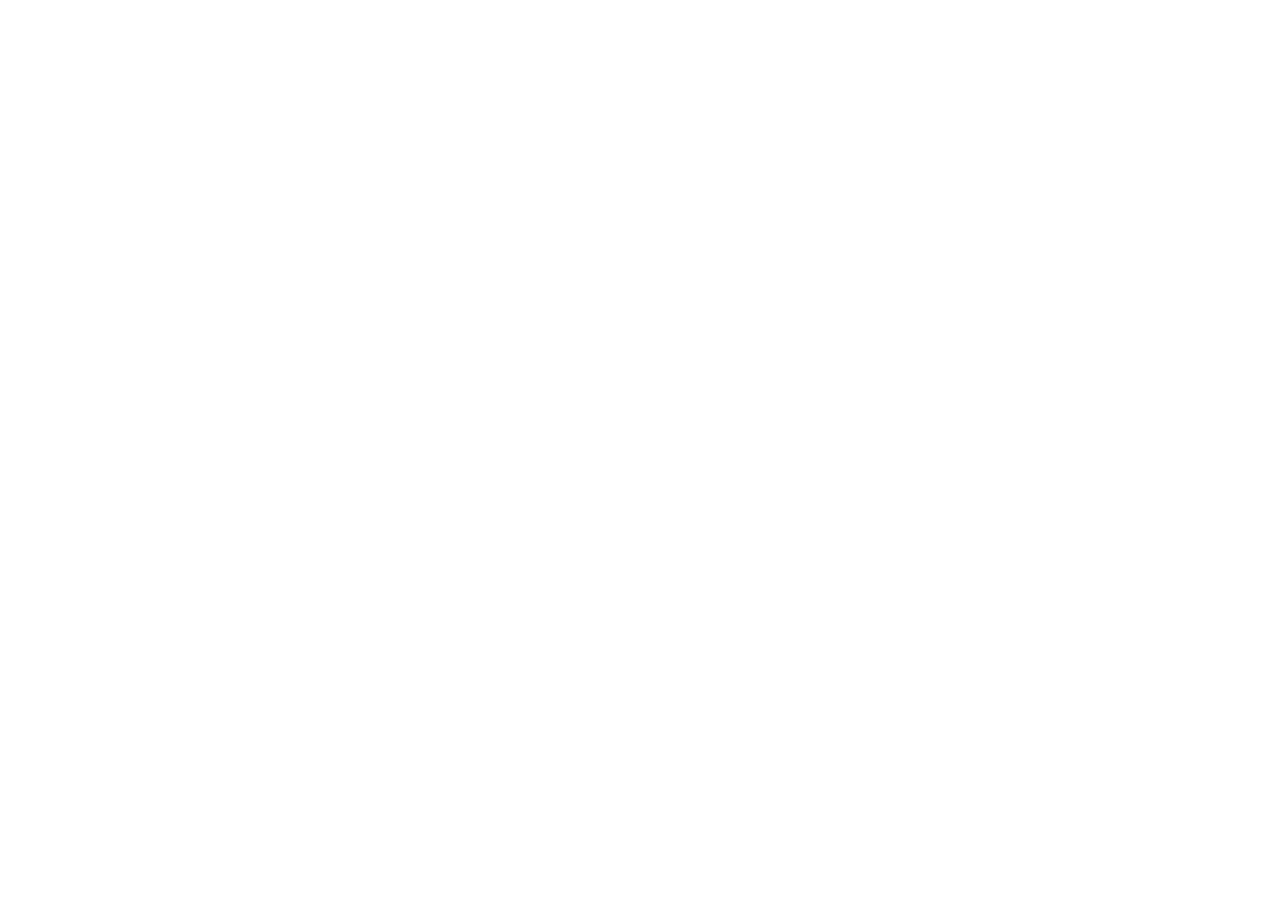
==== experiment/simulation/index.html @ a4371b02 "Initial commit" ====
<!DOCTYPE html>
<html>
<head>
	<!-- Add CSS at the head of HTML file -->
    <link rel="stylesheet" href="./css/main.css">
</head>
<body>
		<!-- Your code goes here-->

	<!-- Add JS at the bottom of HTML file --> 
        <script src="./js/main.js"></script>
</body>
</html>
---- experiment/simulation/css/main.css ----
/* You CSS goes in here */
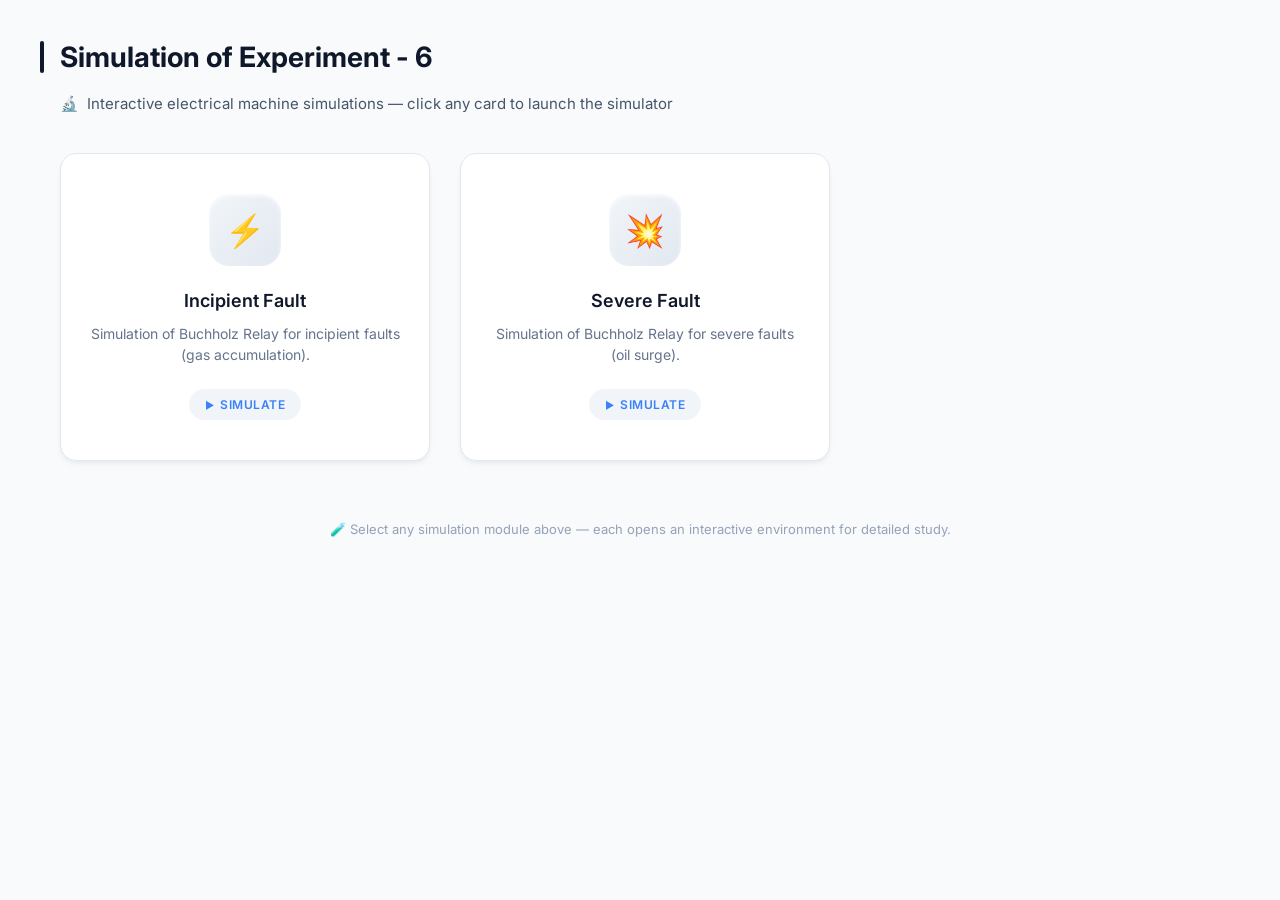
==== commit 2da1db6c: "Update index.html" ====
--- a/experiment/simulation/index.html
+++ b/experiment/simulation/index.html
@@ -1,13 +1,175 @@
+
 <!DOCTYPE html>
-<html>
+<html lang="en">
 <head>
-	<!-- Add CSS at the head of HTML file -->
-    <link rel="stylesheet" href="./css/main.css">
+    <meta charset="UTF-8">
+    <meta name="viewport" content="width=device-width, initial-scale=1.0">
+    <title>Simulation of Experiment - 6</title>
+    <style>
+        @import url('https://fonts.googleapis.com/css2?family=Inter:wght@400;500;600;700&display=swap');
+
+        body {
+            font-family: 'Inter', sans-serif;
+            background-color: #f8fafc;
+            margin: 0;
+            padding: 40px;
+            color: #1e293b;
+        }
+
+        .header {
+            display: flex;
+            align-items: center;
+            margin-bottom: 20px;
+        }
+
+        .header-bar {
+            width: 4px;
+            height: 32px;
+            background-color: #0f172a;
+            margin-right: 16px;
+            border-radius: 2px;
+        }
+
+        .header h1 {
+            font-size: 28px;
+            margin: 0;
+            font-weight: 700;
+            color: #0f172a;
+        }
+
+        .subtitle {
+            display: flex;
+            align-items: center;
+            color: #475569;
+            font-size: 15px;
+            margin-bottom: 40px;
+            margin-left: 20px;
+        }
+
+        .subtitle-icon {
+            margin-right: 8px;
+        }
+
+        .cards-container {
+            display: flex;
+            gap: 30px;
+            flex-wrap: wrap;
+            margin-left: 20px;
+        }
+
+        .card {
+            background-color: #ffffff;
+            border-radius: 16px;
+            box-shadow: 0 4px 6px -1px rgba(0, 0, 0, 0.05), 0 2px 4px -1px rgba(0, 0, 0, 0.03);
+            width: 320px;
+            padding: 40px 24px;
+            text-align: center;
+            text-decoration: none;
+            color: inherit;
+            transition: transform 0.2s ease, box-shadow 0.2s ease;
+            border: 1px solid #e2e8f0;
+            display: flex;
+            flex-direction: column;
+            align-items: center;
+        }
+
+        .card:hover {
+            transform: translateY(-4px);
+            box-shadow: 0 10px 15px -3px rgba(0, 0, 0, 0.1), 0 4px 6px -2px rgba(0, 0, 0, 0.05);
+        }
+
+        .icon-container {
+            width: 72px;
+            height: 72px;
+            background: linear-gradient(135deg, #f1f5f9, #e2e8f0);
+            border-radius: 20px;
+            display: flex;
+            align-items: center;
+            justify-content: center;
+            margin-bottom: 24px;
+            font-size: 32px;
+            box-shadow: inset 0 2px 4px rgba(255,255,255,0.8);
+        }
+
+        .card h2 {
+            font-size: 18px;
+            font-weight: 600;
+            margin: 0 0 12px 0;
+            color: #0f172a;
+        }
+
+        .card p {
+            font-size: 14px;
+            color: #64748b;
+            line-height: 1.5;
+            margin: 0 0 24px 0;
+            flex-grow: 1;
+        }
+
+        .simulate-btn {
+            background-color: #f1f5f9;
+            color: #3b82f6;
+            font-size: 12px;
+            font-weight: 600;
+            padding: 8px 16px;
+            border-radius: 20px;
+            display: inline-flex;
+            align-items: center;
+            letter-spacing: 0.5px;
+            transition: background-color 0.2s ease;
+        }
+
+        .card:hover .simulate-btn {
+            background-color: #e0e7ff;
+        }
+
+        .simulate-btn::before {
+            content: '▶';
+            margin-right: 6px;
+            font-size: 10px;
+        }
+
+        .footer-note {
+            margin-top: 60px;
+            text-align: center;
+            color: #94a3b8;
+            font-size: 13px;
+        }
+    </style>
 </head>
 <body>
-		<!-- Your code goes here-->
+    <div class="header">
+        <div class="header-bar"></div>
+        <h1>Simulation of Experiment - 6</h1>
+    </div>
+    
+    <div class="subtitle">
+        <span class="subtitle-icon">🔬</span>
+        Interactive electrical machine simulations — click any card to launch the simulator
+    </div>
 
-	<!-- Add JS at the bottom of HTML file --> 
-        <script src="./js/main.js"></script>
+    <div class="cards-container">
+        <a href="incipient.html" class="card">
+            <div class="icon-container">
+                ⚡
+            </div>
+            <h2>Incipient Fault</h2>
+            <p>Simulation of Buchholz Relay for incipient faults (gas accumulation).</p>
+            <div class="simulate-btn">SIMULATE</div>
+        </a>
+
+        <a href="severe.html" class="card">
+            <div class="icon-container">
+                💥
+            </div>
+            <h2>Severe Fault</h2>
+            <p>Simulation of Buchholz Relay for severe faults (oil surge).</p>
+            <div class="simulate-btn">SIMULATE</div>
+        </a>
+    </div>
+
+    <div class="footer-note">
+        🧪 Select any simulation module above — each opens an interactive environment for detailed study.
+    </div>
 </body>
 </html>
